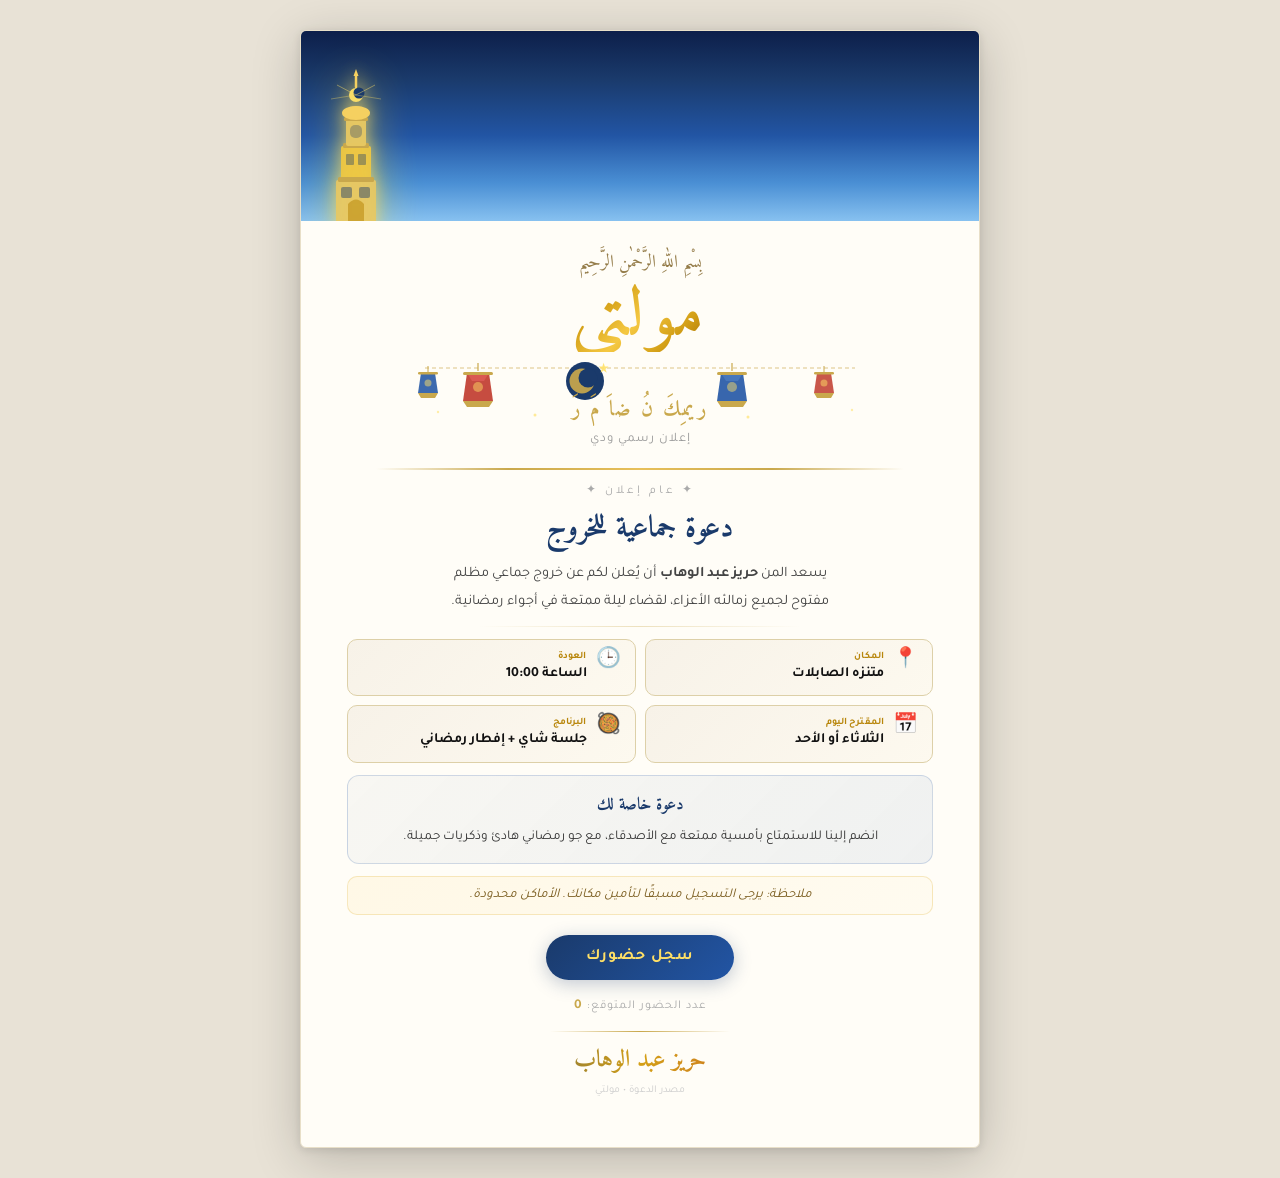
==== index.html @ 764730b1 "rename to index.html" ====
<!DOCTYPE html>
<html lang="ar" dir="rtl">
<head>
  <meta charset="UTF-8" />
  <meta name="viewport" content="width=device-width, initial-scale=1.0" />
  <title>إعلان رحلة – مولتي</title>

  <link rel="preconnect" href="https://fonts.googleapis.com" />
  <link rel="preconnect" href="https://fonts.gstatic.com" crossorigin />
  <link href="https://fonts.googleapis.com/css2?family=Amiri:wght@400;700&family=Tajawal:wght@400;700;900&display=swap" rel="stylesheet" />

  <link rel="stylesheet" href="announcement.css" />
</head>
<body>
  <div class="paper">
    <div class="sky" id="sky">
      <div class="minaret-wrap">
        <svg class="minaret-svg" width="66" height="165" viewBox="0 0 66 165" fill="none" xmlns="http://www.w3.org/2000/svg">
          <rect x="13" y="114" width="40" height="51" rx="2" fill="#e8c862" opacity="0.92" />
          <path d="M25 165 L25 138 Q33 129 41 138 L41 165Z" fill="#b8860b" opacity="0.55" />
          <rect x="18" y="121" width="11" height="11" rx="2" fill="#1a3a6b" opacity="0.45" />
          <rect x="36" y="121" width="11" height="11" rx="2" fill="#1a3a6b" opacity="0.45" />
          <rect x="18" y="80" width="30" height="36" rx="2" fill="#f0c840" opacity="0.92" />
          <rect x="23" y="88" width="8" height="11" rx="1" fill="#1a3a6b" opacity="0.38" />
          <rect x="35" y="88" width="8" height="11" rx="1" fill="#1a3a6b" opacity="0.38" />
          <rect x="15" y="111" width="36" height="5" rx="1.5" fill="#c9a84c" />
          <rect x="20" y="77" width="26" height="5" rx="1.5" fill="#c9a84c" />
          <rect x="23" y="53" width="20" height="27" rx="2" fill="#e8c862" opacity="0.95" />
          <rect x="27" y="59" width="12" height="13" rx="5" fill="#1a3a6b" opacity="0.3" />
          <rect x="21" y="51" width="24" height="4" rx="1.5" fill="#c9a84c" />
          <ellipse cx="33" cy="47" rx="14" ry="7" fill="#f5d060" />
          <path d="M19 47 Q33 33 47 47" fill="#f5d060" />
          <circle cx="33" cy="29" r="7" fill="#ffe066" opacity="0.95" />
          <circle cx="36" cy="27" r="5.5" fill="#1a3a6b" opacity="1" />
          <line x1="33" y1="21" x2="33" y2="9" stroke="#f5d060" stroke-width="2.5" stroke-linecap="round" />
          <polygon points="33,3 30.5,10 35.5,10" fill="#f5d060" />
          <line x1="33" y1="29" x2="14" y2="19" stroke="#ffe066" stroke-width="1" opacity="0.45" />
          <line x1="33" y1="29" x2="52" y2="19" stroke="#ffe066" stroke-width="1" opacity="0.45" />
          <line x1="33" y1="29" x2="8" y2="33" stroke="#ffe066" stroke-width="1" opacity="0.35" />
          <line x1="33" y1="29" x2="58" y2="33" stroke="#ffe066" stroke-width="1" opacity="0.35" />
        </svg>
      </div>
    </div>

    <div class="title-area">
      <div class="bismillah">بِسْمِ اللهِ الرَّحْمٰنِ الرَّحِيم</div>

      <div class="moulti-banner">
        <div class="moulti-text">مولتي</div>
        <div class="ya-leaves" id="yaLeaves">
          <div class="ya-leaf"></div>
          <div class="ya-leaf"></div>
          <div class="ya-leaf"></div>
        </div>
      </div>

      <div class="ramadan-deco">
        <svg width="480" height="70" viewBox="0 0 480 70" fill="none" xmlns="http://www.w3.org/2000/svg">
          <line x1="25" y1="10" x2="455" y2="10" stroke="#c9a84c" stroke-width="1.2" stroke-dasharray="4 3" opacity="0.65" />
          <g transform="translate(28,8)">
            <line x1="0" y1="0" x2="0" y2="6" stroke="#c9a84c" stroke-width="1" />
            <polygon points="-7,7 7,7 10,27 -10,27" fill="#2255a4" opacity="0.88" />
            <polygon points="-10,27 10,27 7,32 -7,32" fill="#c9a84c" />
            <ellipse cx="0" cy="17" rx="3.5" ry="3.5" fill="#ffe066" opacity="0.5" />
            <rect x="-10" y="6" width="20" height="2.5" rx="1.2" fill="#c9a84c" />
          </g>
          <g transform="translate(78,5)">
            <line x1="0" y1="0" x2="0" y2="8" stroke="#c9a84c" stroke-width="1.2" />
            <polygon points="-11,10 11,10 15,38 -15,38" fill="#c0392b" opacity="0.9" />
            <polygon points="-11,10 11,10 6,18 -6,18" fill="#e66" opacity="0.5" />
            <polygon points="-15,38 15,38 11,44 -11,44" fill="#c9a84c" />
            <ellipse cx="0" cy="24" rx="5" ry="5" fill="#ffe066" opacity="0.48" />
            <rect x="-15" y="9" width="30" height="3" rx="1.5" fill="#c9a84c" />
          </g>
          <g transform="translate(185,1)">
            <circle cx="0" cy="22" r="19" fill="#1a3a6b" />
            <circle cx="-3" cy="22" r="12.5" fill="#c9a84c" opacity="0.92" />
            <circle cx="3" cy="19" r="9.5" fill="#1a3a6b" />
            <polygon points="19,7 21,13 27,13 22,17 24,23 19,19.5 14,23 16,17 11,13 17,13" fill="#ffe066" opacity="0.88" transform="scale(0.62) translate(11,-1)" />
          </g>
          <text x="240" y="57" text-anchor="middle" font-family="Amiri, serif" font-size="21" fill="#c9a84c" font-weight="700" letter-spacing="2">ريمِكَ نُ ضاَ مَ رَ</text>
          <g transform="translate(332,5)">
            <line x1="0" y1="0" x2="0" y2="8" stroke="#c9a84c" stroke-width="1.2" />
            <polygon points="-11,10 11,10 15,38 -15,38" fill="#2255a4" opacity="0.9" />
            <polygon points="-11,10 11,10 6,18 -6,18" fill="#5588cc" opacity="0.5" />
            <polygon points="-15,38 15,38 11,44 -11,44" fill="#c9a84c" />
            <ellipse cx="0" cy="24" rx="5" ry="5" fill="#ffe066" opacity="0.48" />
            <rect x="-15" y="9" width="30" height="3" rx="1.5" fill="#c9a84c" />
          </g>
          <g transform="translate(424,8)">
            <line x1="0" y1="0" x2="0" y2="6" stroke="#c9a84c" stroke-width="1" />
            <polygon points="-7,7 7,7 10,27 -10,27" fill="#c0392b" opacity="0.85" />
            <polygon points="-10,27 10,27 7,32 -7,32" fill="#c9a84c" />
            <ellipse cx="0" cy="17" rx="3.5" ry="3.5" fill="#ffe066" opacity="0.5" />
            <rect x="-10" y="6" width="20" height="2.5" rx="1.2" fill="#c9a84c" />
          </g>
          <circle cx="135" cy="57" r="1.5" fill="#ffe066" opacity="0.65" />
          <circle cx="348" cy="59" r="1.5" fill="#ffe066" opacity="0.65" />
          <circle cx="452" cy="52" r="1.2" fill="#ffe066" opacity="0.55" />
          <circle cx="38" cy="54" r="1.2" fill="#ffe066" opacity="0.55" />
        </svg>
      </div>

      <div class="subtitle">إعلان رسمي ودي</div>
    </div>

    <div class="divider"></div>

    <div class="content">
      <div class="announce-label">✦ عام إعلان ✦</div>
      <div class="main-title">دعوة جماعية للخروج</div>
      <p class="intro-text">
        يسعد المن <strong>حريز عبد الوهاب</strong> أن يُعلن لكم عن خروج جماعي مظلم <br />
        مفتوح لجميع زمالئه الأعزاء، لقضاء ليلة ممتعة في أجواء رمضانية.
      </p>

      <div class="divider-thin"></div>

      <div class="info-grid">
        <div class="info-card">
          <div class="card-icon">📍</div>
          <div>
            <span class="card-label">المكان</span>
            <div class="card-value">متنزه الصابلات</div>
          </div>
        </div>
        <div class="info-card">
          <div class="card-icon">🕒</div>
          <div>
            <span class="card-label">العودة</span>
            <div class="card-value">الساعة 10:00</div>
          </div>
        </div>
        <div class="info-card">
          <div class="card-icon">📅</div>
          <div>
            <span class="card-label">المقترح اليوم</span>
            <div class="card-value">الثلاثاء أو الأحد</div>
          </div>
        </div>
        <div class="info-card">
          <div class="card-icon">🥘</div>
          <div>
            <span class="card-label">البرنامج</span>
            <div class="card-value">جلسة شاي + إفطار رمضاني</div>
          </div>
        </div>
      </div>

      <div class="invited-box">
        <div class="invited-title">دعوة خاصة لك</div>
        <div class="invited-text">انضم إلينا للاستمتاع بأمسية ممتعة مع الأصدقاء، مع جو رمضاني هادئ وذكريات جميلة.</div>
      </div>

      <div class="ramadan-note">ملاحظة: يرجى التسجيل مسبقًا لتأمين مكانك. الأماكن محدودة.</div>

      <div class="register-wrap">
        <button class="register-btn" type="button" id="openModalBtn">سجل حضورك</button>
      </div>

      <div class="registered-section" id="registeredSection">
        <div class="registered-title">قائمة المسجلين</div>
        <div class="registered-grid" id="registeredGrid"></div>
      </div>

      <div class="footer-note">
        <div class="attendance-line">عدد الحضور المتوقع: <span class="attendance-bold" id="attendanceCount">0</span></div>
        <div class="signature-area">
          <div class="sig-line"></div>
          <div class="sig-text">حريز عبد الوهاب</div>
          <div class="source-line">مصدر الدعوة • مولتي</div>
        </div>
      </div>
    </div>
  </div>

  <div class="modal-overlay" id="modalOverlay">
    <div class="modal-box" role="dialog" aria-modal="true" aria-labelledby="modalTitle">
      <div class="modal-header">
        <h2 id="modalTitle">سجل حضورك</h2>
        <p>سنكون سعداء بحضورك معنا</p>
        <button class="modal-close" id="modalCloseBtn" aria-label="إغلاق">×</button>
      </div>
      <div class="modal-body">
        <div class="form-group">
          <label class="form-label" for="nameInput">الاسم</label>
          <input class="form-input" id="nameInput" type="text" placeholder="اكتب اسمك" />
        </div>

        <div class="form-group">
          <label class="form-label">اليوم المفضل</label>
          <div class="day-selector">
            <div class="day-option">
              <input type="radio" id="dayTuesday" name="day" value="الثلاثاء" />
              <label for="dayTuesday">الثلاثاء</label>
            </div>
            <div class="day-option">
              <input type="radio" id="daySunday" name="day" value="الأحد" />
              <label for="daySunday">الأحد</label>
            </div>
          </div>
        </div>

        <div class="form-group">
          <label class="form-label">هل ستشارك؟</label>
          <div class="attend-selector">
            <div class="attend-option yes">
              <input type="radio" id="attendYes" name="attend" value="yes" />
              <label for="attendYes"><span class="att-icon">✅</span> نعم</label>
            </div>
            <div class="attend-option no">
              <input type="radio" id="attendNo" name="attend" value="no" />
              <label for="attendNo"><span class="att-icon">❌</span> لا</label>
            </div>
          </div>
        </div>

        <button class="submit-btn" id="submitBtn" type="button">إرسال</button>

        <div class="success-msg" id="successMsg">
          <div class="check-icon">✔️</div>
          <h3>تم التسجيل!</h3>
          <p>شكرًا لك، تم إضافة اسمك إلى قائمة الحضور.</p>
        </div>
      </div>
    </div>
  </div>

  <script>
    const modalOverlay = document.getElementById('modalOverlay');
    const openModalBtn = document.getElementById('openModalBtn');
    const closeModalBtn = document.getElementById('modalCloseBtn');
    const submitBtn = document.getElementById('submitBtn');
    const successMsg = document.getElementById('successMsg');
    const registeredSection = document.getElementById('registeredSection');
    const registeredGrid = document.getElementById('registeredGrid');
    const attendanceCount = document.getElementById('attendanceCount');

    openModalBtn.addEventListener('click', () => {
      successMsg.style.display = 'none';
      modalOverlay.classList.add('open');
      document.getElementById('nameInput').focus();
    });

    closeModalBtn.addEventListener('click', () => {
      modalOverlay.classList.remove('open');
    });

    modalOverlay.addEventListener('click', (event) => {
      if (event.target === modalOverlay) {
        modalOverlay.classList.remove('open');
      }
    });

    submitBtn.addEventListener('click', () => {
      const nameInput = document.getElementById('nameInput');
      const name = nameInput.value.trim();
      const day = document.querySelector('input[name="day"]:checked');
      const attend = document.querySelector('input[name="attend"]:checked');

      if (!name || !day || !attend) {
        alert('يرجى ملء جميع الحقول');
        return;
      }

      const entry = document.createElement('div');
      entry.className = 'reg-entry';

      const num = document.createElement('div');
      num.className = 'reg-num';
      num.textContent = registeredGrid.children.length + 1;

      const nameEl = document.createElement('div');
      nameEl.className = 'reg-name';
      nameEl.textContent = name;

      const dayEl = document.createElement('div');
      dayEl.className = 'reg-day';
      dayEl.textContent = day.value;

      entry.appendChild(num);
      entry.appendChild(nameEl);
      entry.appendChild(dayEl);

      registeredGrid.appendChild(entry);
      registeredSection.classList.add('has-entries');
      attendanceCount.textContent = registeredGrid.children.length;

      successMsg.style.display = 'block';
      nameInput.value = '';
      document.querySelectorAll('input[name="day"]').forEach((el) => (el.checked = false));
      document.querySelectorAll('input[name="attend"]').forEach((el) => (el.checked = false));
    });
  </script>
</body>
</html>
---- announcement.css ----
﻿/* Global */
* {
  margin: 0;
  padding: 0;
  box-sizing: border-box;
}

body {
  background: #e8e2d6;
  display: flex;
  justify-content: center;
  align-items: flex-start;
  min-height: 100vh;
  font-family: 'Tajawal', sans-serif;
  padding: 30px 10px;
}

.paper {
  width: 680px;
  background: #fffdf7;
  border-radius: 6px;
  box-shadow: 0 10px 50px rgba(0, 0, 0, 0.2), 0 2px 8px rgba(0, 0, 0, 0.1);
  position: relative;
  overflow: hidden;
  padding-bottom: 50px;
  border: 1px solid #e8dfc8;
}

.sky {
  width: 100%;
  height: 190px;
  background: linear-gradient(180deg, #0d1f4a 0%, #1a3a6b 25%, #2255a4 55%, #4a8fd4 80%, #87c1f0 100%);
  position: relative;
  overflow: hidden;
}

.star-dot {
  position: absolute;
  background: white;
  border-radius: 50%;
}

.sky-leaf {
  position: absolute;
  border-radius: 50% 0 50% 0;
  opacity: 0.88;
}

.minaret-wrap {
  position: absolute;
  left: 22px;
  bottom: -18px;
  z-index: 10;
}

.minaret-svg {
  filter: drop-shadow(0 0 8px #ffe066bb) drop-shadow(0 0 20px #ffd70077);
}

.title-area {
  text-align: center;
  padding: 26px 40px 8px;
}

.bismillah {
  font-family: 'Amiri', serif;
  font-size: 18px;
  color: #7a5c1e;
  margin-bottom: 6px;
  opacity: 0.8;
}

.moulti-banner {
  display: inline-block;
  position: relative;
  margin-bottom: 2px;
}

.moulti-text {
  font-family: 'Amiri', serif;
  font-size: 68px;
  font-weight: 700;
  background: linear-gradient(135deg, #a06800, #d4a017, #f5c842, #d4a017, #a06800);
  -webkit-background-clip: text;
  -webkit-text-fill-color: transparent;
  background-clip: text;
  line-height: 1;
  letter-spacing: 5px;
}

.ya-leaves {
  position: absolute;
  bottom: 2px;
  left: 50%;
  transform: translateX(-50%);
  display: flex;
  gap: 3px;
}

.ya-leaf {
  width: 9px;
  height: 12px;
  border-radius: 50% 0 50% 0;
}

.ramadan-deco {
  display: flex;
  justify-content: center;
  margin: 4px 0 2px;
}

.subtitle {
  font-size: 13px;
  color: #999;
  letter-spacing: 1px;
  margin-top: 4px;
}

.divider {
  width: 78%;
  margin: 12px auto;
  height: 2px;
  background: linear-gradient(90deg, transparent, #c9a84c, #e8c05a, #c9a84c, transparent);
  border-radius: 2px;
}

.divider-thin {
  width: 55%;
  margin: 8px auto;
  height: 1px;
  background: linear-gradient(90deg, transparent, #c9a84c55, transparent);
}

.content {
  padding: 0 46px;
}

.announce-label {
  text-align: center;
  font-size: 12px;
  color: #aaa;
  letter-spacing: 3px;
  margin-bottom: 4px;
}

.main-title {
  text-align: center;
  font-family: 'Amiri', serif;
  font-size: 30px;
  color: #1a3a6b;
  font-weight: 700;
  margin-bottom: 6px;
}

.intro-text {
  text-align: center;
  font-size: 14.5px;
  color: #444;
  line-height: 1.9;
  margin-bottom: 10px;
}

.info-grid {
  display: grid;
  grid-template-columns: 1fr 1fr;
  gap: 9px;
  margin: 12px 0;
}

.info-card {
  background: linear-gradient(135deg, #f7f2e8, #fdf9ef);
  border: 1px solid #ddd0a8;
  border-radius: 10px;
  padding: 11px 14px;
  display: flex;
  align-items: flex-start;
  gap: 9px;
}

.info-card.full {
  grid-column: 1 / -1;
}

.card-icon {
  font-size: 20px;
  line-height: 1;
  flex-shrink: 0;
}

.card-label {
  font-size: 10px;
  color: #b8860b;
  font-weight: 700;
  letter-spacing: 0.1px;
  display: block;
  margin-bottom: 1px;
}

.card-value {
  font-size: 14px;
  color: #111;
  font-weight: 600;
  line-height: 1.45;
}

.invited-box {
  background: linear-gradient(135deg, #1a3a6b08, #2255a412);
  border: 1.5px solid #2255a430;
  border-radius: 12px;
  padding: 14px 18px;
  margin: 12px 0;
  text-align: center;
}

.invited-title {
  font-family: 'Amiri', serif;
  font-size: 17px;
  color: #1a3a6b;
  font-weight: 700;
  margin-bottom: 5px;
}

.invited-text {
  font-size: 13.5px;
  color: #333;
  line-height: 1.8;
}

.note {
  font-size: 12.5px;
  color: #777;
  text-align: center;
  margin-top: 6px;
  font-style: italic;
}

.ramadan-note {
  background: linear-gradient(135deg, #fff8e6, #fffbf0);
  border: 1.5px solid #e8c05a55;
  border-radius: 10px;
  padding: 10px 18px;
  margin: 10px 0 0;
  text-align: center;
  font-size: 13.5px;
  color: #7a5c1e;
  font-style: italic;
}

.register-wrap {
  text-align: center;
  margin: 20px 0 8px;
}

.register-btn {
  background: linear-gradient(135deg, #1a3a6b, #2255a4);
  color: #ffe066;
  border: none;
  border-radius: 30px;
  padding: 13px 40px;
  font-family: 'Tajawal', sans-serif;
  font-size: 16px;
  font-weight: 700;
  cursor: pointer;
  letter-spacing: 1px;
  box-shadow: 0 4px 18px #1a3a6b44;
  transition: transform 0.15s, box-shadow 0.15s;
  display: inline-flex;
  align-items: center;
  gap: 8px;
}

.register-btn:hover {
  transform: translateY(-2px);
  box-shadow: 0 8px 28px #1a3a6b55;
}

.footer-note {
  text-align: center;
  margin-top: 18px;
  padding: 0 40px;
}

.attendance-line {
  font-size: 12px;
  color: #aaa;
  letter-spacing: 1px;
  margin-bottom: 3px;
}

.attendance-bold {
  font-size: 13.5px;
  color: #c9a84c;
  font-weight: 700;
  letter-spacing: 1px;
}

.signature-area {
  margin-top: 16px;
  text-align: center;
}

.sig-line {
  width: 180px;
  height: 1px;
  background: linear-gradient(90deg, transparent, #c9a84c, transparent);
  margin: 0 auto 7px;
}

.sig-text {
  font-family: 'Amiri', serif;
  font-size: 24px;
  background: linear-gradient(90deg, #1a3a6b, #d4a017, #c0392b, #1a3a6b, #d4a017);
  background-size: 200%;
  -webkit-background-clip: text;
  -webkit-text-fill-color: transparent;
  background-clip: text;
  animation: shimmer 3s linear infinite;
  font-weight: 700;
}

@keyframes shimmer {
  0% {
    background-position: 0%;
  }
  100% {
    background-position: 200%;
  }
}

.source-line {
  font-size: 10.5px;
  color: #ccc;
  margin-top: 3px;
  letter-spacing: 0.1px;
}

.ornament {
  position: absolute;
  font-size: 26px;
  color: #c9a84c;
  opacity: 0.3;
  line-height: 1;
  pointer-events: none;
}

.ornament.tl {
  top: 197px;
  right: 12px;
}

.ornament.tr {
  top: 197px;
  left: 12px;
  transform: scaleX(-1);
}

.ornament.bl {
  bottom: 44px;
  right: 12px;
  transform: scaleY(-1);
}

.ornament.br {
  bottom: 44px;
  left: 12px;
  transform: scale(-1, -1);
}

.registered-section {
  margin: 14px 0 0;
  display: none;
}

.registered-section.has-entries {
  display: block;
}

.registered-title {
  text-align: center;
  font-family: 'Amiri', serif;
  font-size: 17px;
  color: #1a3a6b;
  font-weight: 700;
  margin-bottom: 10px;
}

.registered-grid {
  display: grid;
  grid-template-columns: repeat(2, 1fr);
  gap: 6px;
}

.reg-entry {
  background: linear-gradient(135deg, #f0f5ff, #e8efff);
  border: 1px solid #c0d0f0;
  border-radius: 8px;
  padding: 7px 12px;
  display: flex;
  align-items: center;
  gap: 8px;
  font-size: 13px;
}

.reg-num {
  width: 22px;
  height: 22px;
  background: #1a3a6b;
  color: #ffe066;
  border-radius: 50%;
  display: flex;
  align-items: center;
  justify-content: center;
  font-size: 11px;
  font-weight: 700;
  flex-shrink: 0;
}

.reg-name {
  color: #111;
  font-weight: 600;
  flex: 1;
}

.reg-day {
  font-size: 11px;
  color: #2255a4;
  font-weight: 700;
  background: #dce8ff;
  border-radius: 10px;
  padding: 1px 7px;
}

.modal-overlay {
  display: none;
  position: fixed;
  inset: 0;
  background: rgba(10, 20, 50, 0.72);
  z-index: 1000;
  justify-content: center;
  align-items: center;
  backdrop-filter: blur(4px);
}

.modal-overlay.open {
  display: flex;
}

.modal-box {
  background: #fffdf7;
  border-radius: 18px;
  width: 420px;
  max-width: 95vw;
  box-shadow: 0 24px 70px rgba(0, 0, 0, 0.38);
  overflow: hidden;
  animation: popIn 0.3s cubic-bezier(0.175, 0.885, 0.32, 1.275);
  position: relative;
}

@keyframes popIn {
  from {
    transform: scale(0.65) translateY(40px);
    opacity: 0;
  }
  to {
    transform: scale(1) translateY(0);
    opacity: 1;
  }
}

.modal-header {
  background: linear-gradient(135deg, #0d1f4a, #2255a4);
  padding: 22px 24px 16px;
  text-align: center;
  position: relative;
}

.modal-header h2 {
  font-family: 'Amiri', serif;
  color: #ffe066;
  font-size: 27px;
  font-weight: 700;
  margin-bottom: 3px;
}

.modal-header p {
  color: #a0c0ff;
  font-size: 13px;
}

.modal-close {
  position: absolute;
  top: 10px;
  left: 14px;
  background: none;
  border: none;
  color: #ffffff99;
  font-size: 22px;
  cursor: pointer;
  line-height: 1;
  padding: 4px;
  transition: color 0.15s;
}

.modal-close:hover {
  color: #fff;
}

.modal-body {
  padding: 24px 28px;
}

.form-group {
  margin-bottom: 18px;
}

.form-label {
  display: block;
  font-size: 13px;
  font-weight: 700;
  color: #555;
  margin-bottom: 7px;
  letter-spacing: 0.5px;
}

.form-input {
  width: 100%;
  padding: 11px 15px;
  border: 1.5px solid #ddd0a8;
  border-radius: 10px;
  font-family: 'Tajawal', sans-serif;
  font-size: 15px;
  background: #fdf9ef;
  color: #111;
  outline: none;
  transition: border-color 0.2s, box-shadow 0.2s;
  text-align: right;
}

.form-input:focus {
  border-color: #2255a4;
  box-shadow: 0 0 0 3px #2255a422;
}

.day-selector {
  display: flex;
  gap: 8px;
  flex-wrap: wrap;
}

.day-option input {
  display: none;
}

.day-option label {
  display: block;
  padding: 9px 20px;
  border: 1.5px solid #ddd0a8;
  border-radius: 24px;
  font-size: 14px;
  font-weight: 600;
  color: #666;
  cursor: pointer;
  background: #fdf9ef;
  transition: all 0.18s;
  user-select: none;
}

.day-option input:checked + label {
  background: linear-gradient(135deg, #1a3a6b, #2255a4);
  color: #ffe066;
  border-color: #2255a4;
  box-shadow: 0 3px 12px #2255a433;
}

.day-option label:hover {
  border-color: #2255a4;
  color: #1a3a6b;
}

/* Attendance icons */
.attend-selector {
  display: flex;
  gap: 14px;
  justify-content: center;
}

.attend-option input {
  display: none;
}

.attend-option label {
  display: flex;
  flex-direction: column;
  align-items: center;
  gap: 5px;
  padding: 14px 26px;
  border: 2px solid #ddd0a8;
  border-radius: 14px;
  font-size: 13px;
  font-weight: 700;
  color: #888;
  cursor: pointer;
  background: #fdf9ef;
  transition: all 0.2s;
  user-select: none;
  min-width: 100px;
}

.attend-option label .att-icon {
  font-size: 30px;
  line-height: 1;
}

.attend-option.yes input:checked + label {
  background: linear-gradient(135deg, #e8fff0, #d0f5e0);
  border-color: #2ecc71;
  color: #1a7a3a;
  box-shadow: 0 3px 14px #2ecc7133;
}

.attend-option.no input:checked + label {
  background: linear-gradient(135deg, #fff0f0, #fde0e0);
  border-color: #e63946;
  color: #a01020;
  box-shadow: 0 3px 14px #e6394633;
}

.attend-option label:hover {
  transform: translateY(-2px);
}

.submit-btn {
  width: 100%;
  padding: 13px;
  background: linear-gradient(135deg, #c9a84c, #e8c05a);
  border: none;
  border-radius: 12px;
  font-family: 'Tajawal', sans-serif;
  font-size: 16px;
  font-weight: 700;
  color: #1a1a1a;
  cursor: pointer;
  transition: transform 0.15s, box-shadow 0.15s;
  box-shadow: 0 4px 15px #c9a84c44;
  margin-top: 6px;
}

.submit-btn:hover {
  transform: translateY(-2px);
  box-shadow: 0 7px 22px #c9a84c55;
}

.success-msg {
  display: none;
  text-align: center;
  padding: 30px 22px 36px;
}

.success-msg .check-icon {
  font-size: 54px;
  margin-bottom: 12px;
}

.success-msg h3 {
  font-family: 'Amiri', serif;
  font-size: 25px;
  color: #1a3a6b;
  margin-bottom: 8px;
}

.success-msg p {
  font-size: 14px;
  color: #555;
  line-height: 1.7;
}
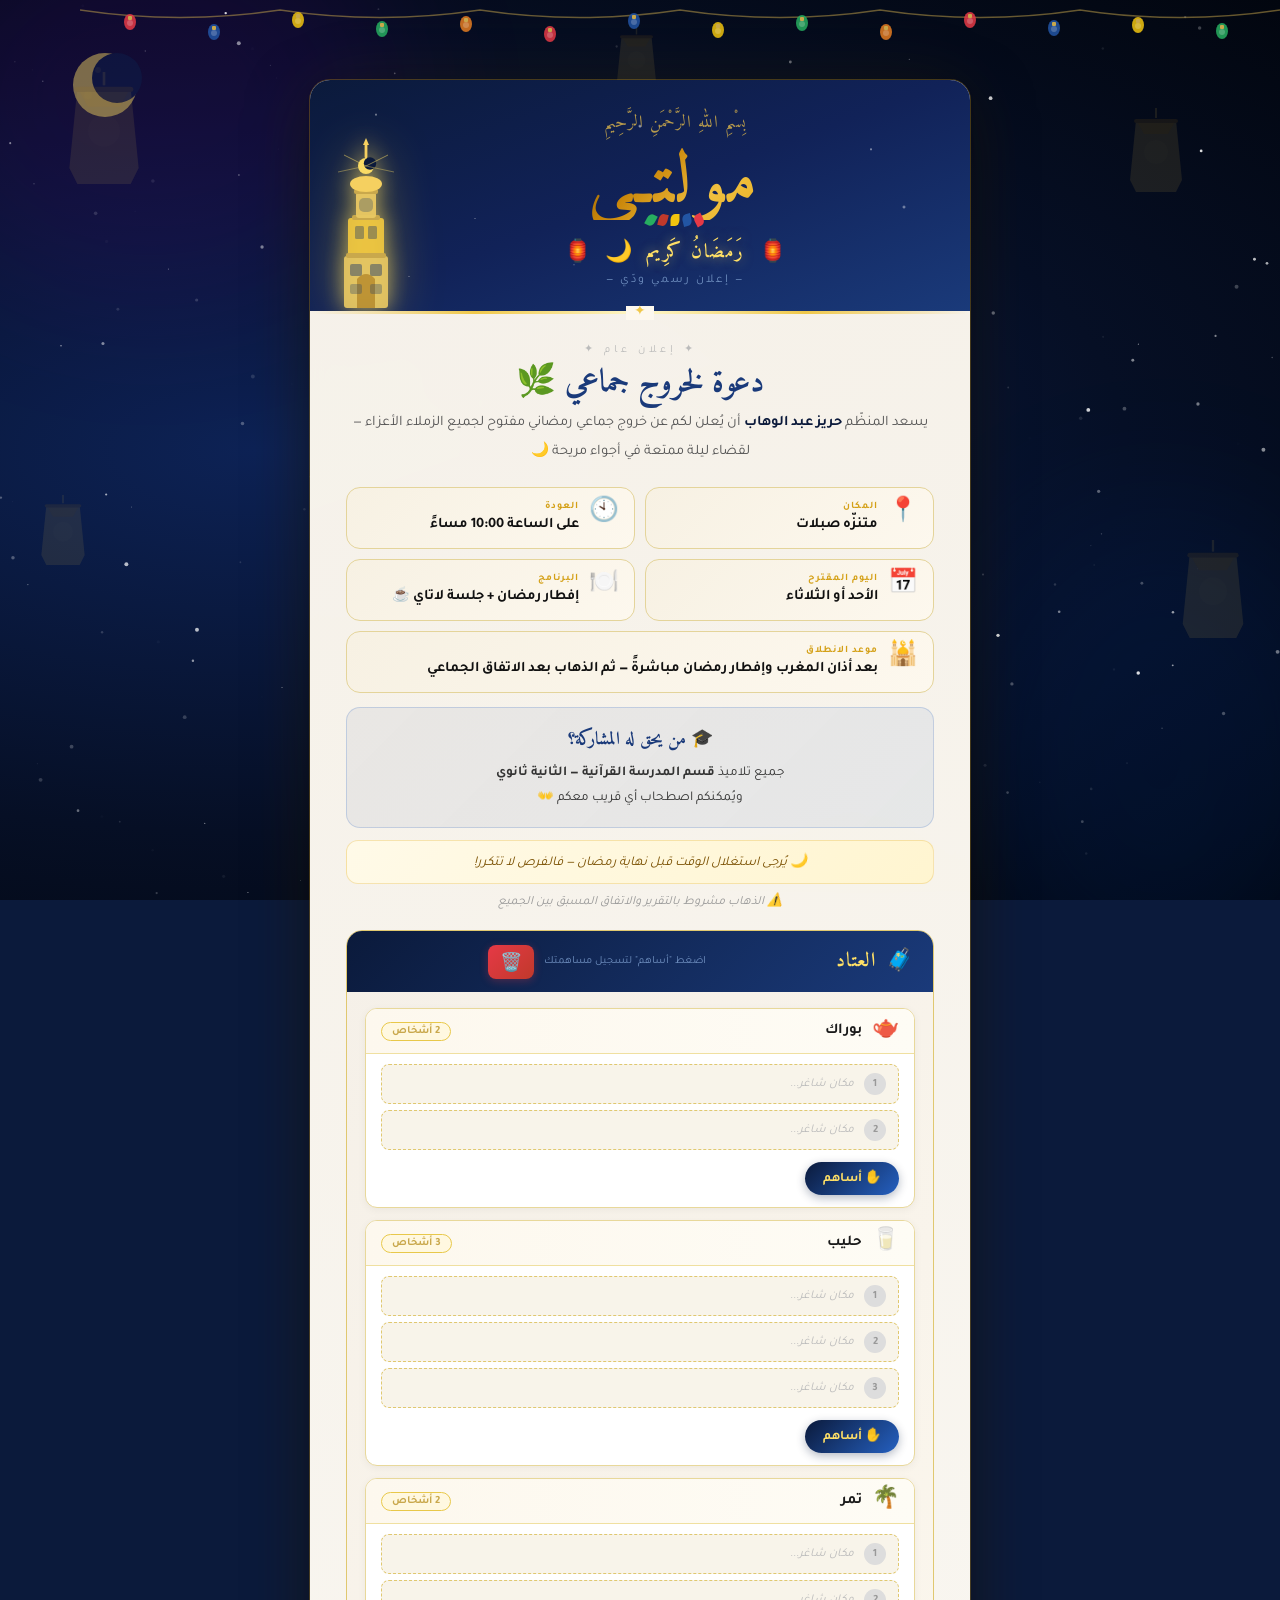
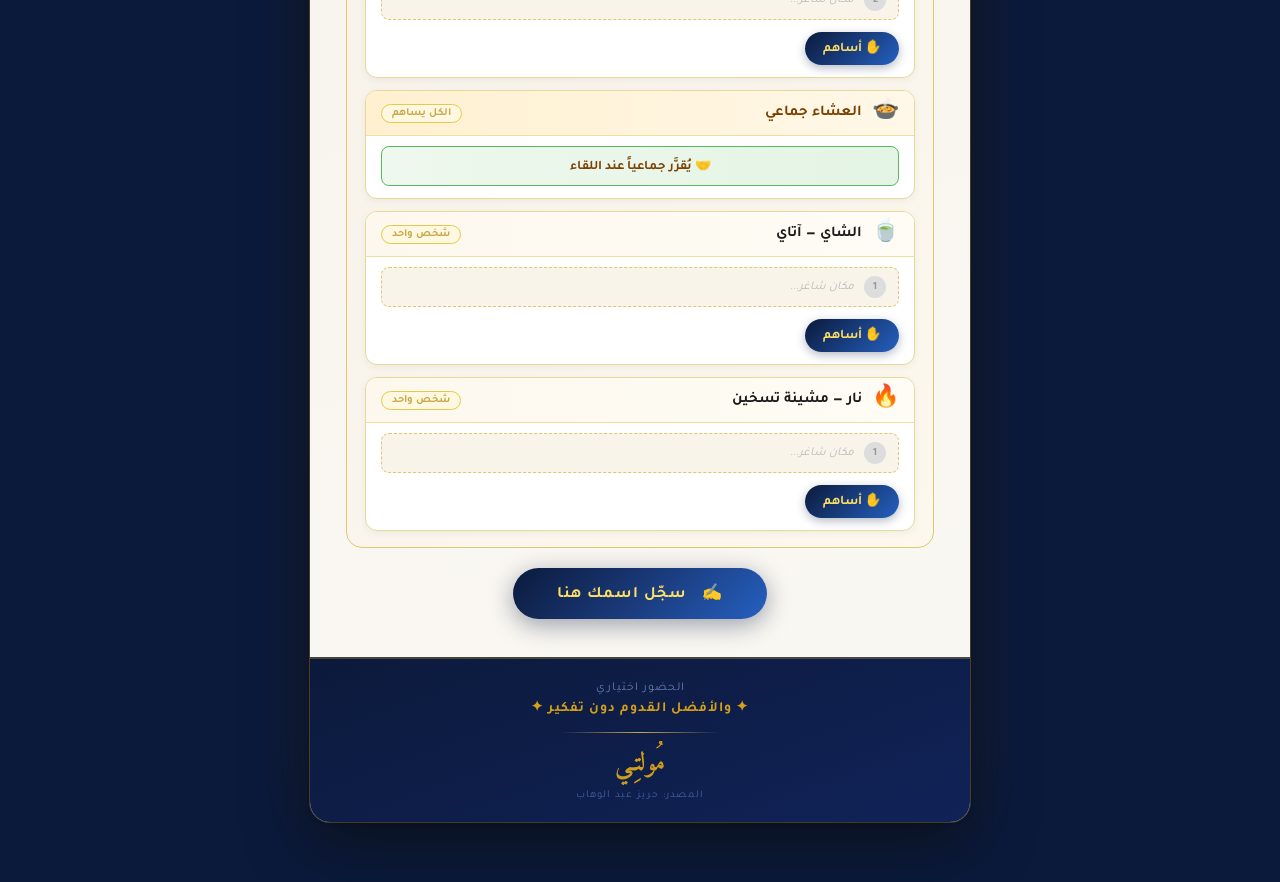
==== commit b565d039: "improve" ====
--- a/index.html
+++ b/index.html
@@ -1,296 +1,1052 @@
 <!DOCTYPE html>
 <html lang="ar" dir="rtl">
 <head>
-  <meta charset="UTF-8" />
-  <meta name="viewport" content="width=device-width, initial-scale=1.0" />
-  <title>إعلان رحلة – مولتي</title>
-
-  <link rel="preconnect" href="https://fonts.googleapis.com" />
-  <link rel="preconnect" href="https://fonts.gstatic.com" crossorigin />
-  <link href="https://fonts.googleapis.com/css2?family=Amiri:wght@400;700&family=Tajawal:wght@400;700;900&display=swap" rel="stylesheet" />
-
-  <link rel="stylesheet" href="announcement.css" />
+<meta charset="UTF-8">
+<meta name="viewport" content="width=device-width, initial-scale=1.0">
+<title>مولتي — إعلان رمضان</title>
+<link href="https://fonts.googleapis.com/css2?family=Amiri+Quran&family=Amiri:wght@400;700&family=Tajawal:wght@300;400;500;700;900&display=swap" rel="stylesheet">
+<style>
+:root {
+  --gold:    #d4a017;
+  --gold2:   #f0c84a;
+  --navy:    #0b1a3b;
+  --blue:    #1a3a7a;
+  --blue2:   #2560c0;
+  --cream:   #fdf8ee;
+  --red:     #c0392b;
+  --green:   #1a7a3a;
+}
+
+* { margin:0; padding:0; box-sizing:border-box; }
+
+/* ══════════════════════════════════════
+   FIXED COSMIC BACKGROUND
+══════════════════════════════════════ */
+body {
+  min-height: 100vh;
+  font-family: 'Tajawal', sans-serif;
+  background: var(--navy);
+  overflow-x: hidden;
+  position: relative;
+}
+
+/* Deep space layer */
+#cosmos {
+  position: fixed;
+  inset: 0;
+  z-index: 0;
+  background: radial-gradient(ellipse at 20% 50%, #0d2255 0%, #060f25 60%, #02060f 100%);
+  overflow: hidden;
+}
+
+/* Nebula blobs */
+.nebula {
+  position: absolute;
+  border-radius: 50%;
+  filter: blur(70px);
+  opacity: 0.18;
+  animation: nebulaDrift 20s ease-in-out infinite alternate;
+}
+.nebula-1 { width:500px; height:400px; background:#4a0080; top:-100px; left:-100px; animation-duration:22s; }
+.nebula-2 { width:400px; height:500px; background:#003080; bottom:-100px; right:-80px; animation-duration:28s; animation-delay:-8s; }
+.nebula-3 { width:300px; height:300px; background:#800030; top:40%; left:40%; animation-duration:18s; animation-delay:-5s; }
+
+@keyframes nebulaDrift {
+  from { transform: translate(0,0) scale(1); }
+  to   { transform: translate(30px, 20px) scale(1.08); }
+}
+
+/* Stars canvas handled by JS */
+#starsCanvas { position:fixed; inset:0; z-index:1; pointer-events:none; }
+
+/* Ramadan lanterns fixed background */
+.bg-lanterns {
+  position: fixed;
+  inset: 0;
+  z-index: 2;
+  pointer-events: none;
+  overflow: hidden;
+}
+.bg-lantern {
+  position: absolute;
+  opacity: 0.12;
+  animation: bgLanternSway 6s ease-in-out infinite alternate;
+}
+@keyframes bgLanternSway {
+  from { transform: rotate(-5deg) translateY(0); }
+  to   { transform: rotate(5deg) translateY(8px); }
+}
+
+/* Moon fixed top right */
+.bg-moon {
+  position: fixed;
+  top: 40px;
+  left: 60px;
+  z-index: 2;
+  pointer-events: none;
+  opacity: 0.5;
+  animation: moonGlow 4s ease-in-out infinite alternate;
+}
+@keyframes moonGlow {
+  from { filter: drop-shadow(0 0 12px #ffe06688); }
+  to   { filter: drop-shadow(0 0 28px #ffe066cc); }
+}
+
+/* String of lights top */
+.lights-string {
+  position: fixed;
+  top: 0;
+  left: 0; right: 0;
+  z-index: 3;
+  pointer-events: none;
+  height: 60px;
+}
+
+/* ══════════════════════════════════════
+   SCROLLABLE PAGE CONTENT
+══════════════════════════════════════ */
+.page {
+  position: relative;
+  z-index: 10;
+  min-height: 100vh;
+  display: flex;
+  flex-direction: column;
+  align-items: center;
+  padding: 80px 16px 60px;
+}
+
+/* ── CARD ── */
+.card {
+  width: 100%;
+  max-width: 660px;
+  background: linear-gradient(160deg, rgba(253,248,238,0.97) 0%, rgba(255,253,247,0.98) 100%);
+  border-radius: 20px;
+  box-shadow:
+    0 0 0 1px rgba(212,160,23,0.3),
+    0 2px 4px rgba(0,0,0,0.1),
+    0 20px 60px rgba(0,0,0,0.5),
+    0 0 80px rgba(212,160,23,0.08);
+  overflow: hidden;
+  backdrop-filter: blur(8px);
+}
+
+/* ── CARD HEADER ── */
+.card-header {
+  background: linear-gradient(160deg, #0b1a3b 0%, #112258 50%, #1a3a7a 100%);
+  padding: 0;
+  position: relative;
+  overflow: hidden;
+  min-height: 220px;
+}
+
+.header-stars-bg {
+  position: absolute; inset: 0;
+  background-image:
+    radial-gradient(1.5px 1.5px at 10% 15%, #fff9 0%, transparent 100%),
+    radial-gradient(1px 1px at 25% 60%, #fff7 0%, transparent 100%),
+    radial-gradient(2px 2px at 50% 20%, #fffb 0%, transparent 100%),
+    radial-gradient(1px 1px at 70% 70%, #fff8 0%, transparent 100%),
+    radial-gradient(1.5px 1.5px at 85% 30%, #fffa 0%, transparent 100%),
+    radial-gradient(1px 1px at 40% 80%, #fff6 0%, transparent 100%),
+    radial-gradient(2px 2px at 90% 55%, #fff9 0%, transparent 100%),
+    radial-gradient(1px 1px at 15% 85%, #fff7 0%, transparent 100%);
+}
+
+/* Animated leaf-stars in header */
+.header-leaf {
+  position: absolute;
+  border-radius: 50% 0 50% 0;
+  opacity: 0;
+  animation: leafFloat 8s ease-in-out infinite;
+}
+@keyframes leafFloat {
+  0%   { opacity:0; transform: translateY(0) rotate(0deg); }
+  15%  { opacity: 0.8; }
+  85%  { opacity: 0.6; }
+  100% { opacity:0; transform: translateY(-60px) rotate(180deg); }
+}
+
+/* Minaret */
+.minaret-wrap {
+  position: absolute;
+  left: 20px;
+  bottom: -5px;
+  z-index: 5;
+}
+.minaret-svg {
+  filter: drop-shadow(0 0 10px #ffe066aa) drop-shadow(0 0 25px #ffd70055);
+  animation: minaretPulse 3s ease-in-out infinite alternate;
+}
+@keyframes minaretPulse {
+  from { filter: drop-shadow(0 0 8px #ffe066aa) drop-shadow(0 0 20px #ffd70044); }
+  to   { filter: drop-shadow(0 0 16px #ffe066dd) drop-shadow(0 0 36px #ffd70088); }
+}
+
+/* Header content */
+.header-content {
+  position: relative;
+  z-index: 4;
+  text-align: center;
+  padding: 28px 40px 24px 110px;
+}
+
+.bismillah {
+  font-family: 'Amiri', serif;
+  font-size: 17px;
+  color: #c9a84c;
+  opacity: 0.9;
+  margin-bottom: 10px;
+  letter-spacing: 1px;
+}
+
+.moulti-wrap { position: relative; display: inline-block; margin-bottom: 4px; }
+
+.moulti-text {
+  font-family: 'Amiri', serif;
+  font-size: 72px;
+  font-weight: 700;
+  background: linear-gradient(135deg, #8a5c00, #c9860a, #f0c040, #e8b020, #c9860a, #8a5c00);
+  background-size: 200%;
+  -webkit-background-clip: text;
+  -webkit-text-fill-color: transparent;
+  background-clip: text;
+  animation: goldShimmer 4s linear infinite;
+  line-height: 1;
+  letter-spacing: 6px;
+}
+@keyframes goldShimmer {
+  0%   { background-position: 0% }
+  100% { background-position: 200% }
+}
+
+.ya-leaves {
+  position: absolute;
+  bottom: -6px;
+  left: 50%;
+  transform: translateX(-50%);
+  display: flex;
+  gap: 3px;
+}
+.ya-leaf { width: 9px; height: 12px; border-radius: 50% 0 50% 0; }
+
+/* Ramadan deco strip */
+.ramadan-strip {
+  display: flex;
+  justify-content: center;
+  align-items: center;
+  gap: 14px;
+  margin: 12px 0 4px;
+}
+.ramadan-text-badge {
+  font-family: 'Amiri', serif;
+  font-size: 19px;
+  color: #ffe066;
+  font-weight: 700;
+  letter-spacing: 2px;
+  text-shadow: 0 0 12px #ffe06688;
+}
+.strip-lantern { font-size: 22px; animation: lanternBob 2.5s ease-in-out infinite alternate; }
+.strip-lantern:nth-child(3) { animation-delay: 0.5s; }
+.strip-lantern:nth-child(5) { animation-delay: 1s; }
+@keyframes lanternBob {
+  from { transform: translateY(0) rotate(-4deg); }
+  to   { transform: translateY(4px) rotate(4deg); }
+}
+
+.header-subtitle {
+  font-size: 12px;
+  color: #7090c0;
+  letter-spacing: 2px;
+  margin-top: 4px;
+}
+
+/* Gold divider */
+.gold-divider {
+  height: 3px;
+  background: linear-gradient(90deg, transparent, var(--gold2), #fff8cc, var(--gold2), transparent);
+  margin: 0;
+  position: relative;
+}
+.gold-divider::after {
+  content: '✦';
+  position: absolute;
+  left: 50%;
+  top: 50%;
+  transform: translate(-50%, -50%);
+  color: var(--gold2);
+  font-size: 14px;
+  background: var(--cream);
+  padding: 0 8px;
+  line-height: 1;
+}
+
+/* ── CARD BODY ── */
+.card-body { padding: 28px 36px 32px; }
+
+.section-badge {
+  text-align: center;
+  font-size: 11px;
+  color: #bbb;
+  letter-spacing: 4px;
+  text-transform: uppercase;
+  margin-bottom: 6px;
+}
+
+.main-title {
+  text-align: center;
+  font-family: 'Amiri', serif;
+  font-size: 32px;
+  color: var(--blue);
+  font-weight: 700;
+  margin-bottom: 4px;
+  line-height: 1.3;
+}
+
+.intro-p {
+  text-align: center;
+  font-size: 14.5px;
+  color: #555;
+  line-height: 2;
+  margin-bottom: 20px;
+}
+.intro-p strong { color: var(--navy); }
+
+/* Info grid */
+.info-grid {
+  display: grid;
+  grid-template-columns: 1fr 1fr;
+  gap: 10px;
+  margin-bottom: 14px;
+}
+
+.info-tile {
+  background: linear-gradient(135deg, #f7f1e3, #fdf8ee);
+  border: 1px solid #e4d49a;
+  border-radius: 14px;
+  padding: 13px 15px;
+  display: flex;
+  align-items: flex-start;
+  gap: 10px;
+  transition: transform 0.2s, box-shadow 0.2s;
+}
+.info-tile:hover {
+  transform: translateY(-2px);
+  box-shadow: 0 6px 18px rgba(212,160,23,0.15);
+}
+.info-tile.span2 { grid-column: 1/-1; }
+
+.tile-icon {
+  font-size: 24px;
+  line-height: 1;
+  flex-shrink: 0;
+  margin-top: 1px;
+}
+.tile-label {
+  font-size: 10px;
+  color: var(--gold);
+  font-weight: 700;
+  letter-spacing: 1px;
+  display: block;
+  margin-bottom: 2px;
+  text-transform: uppercase;
+}
+.tile-val { font-size: 14.5px; color: #111; font-weight: 600; line-height: 1.4; }
+
+/* Who invited */
+.who-box {
+  background: linear-gradient(135deg, rgba(26,58,122,0.06), rgba(37,96,192,0.08));
+  border: 1.5px solid rgba(37,96,192,0.2);
+  border-radius: 14px;
+  padding: 16px 20px;
+  text-align: center;
+  margin-bottom: 12px;
+}
+.who-title { font-family:'Amiri',serif; font-size:18px; color:var(--blue); font-weight:700; margin-bottom:6px; }
+.who-text { font-size: 13.5px; color: #333; line-height: 1.85; }
+
+/* Ramadan note */
+.ramadan-note {
+  background: linear-gradient(135deg, #fffae8, #fff5d0);
+  border: 1.5px solid #e8c05a66;
+  border-radius: 12px;
+  padding: 11px 18px;
+  text-align: center;
+  font-size: 13.5px;
+  color: #7a5000;
+  margin-bottom: 8px;
+  font-style: italic;
+}
+
+.caution-note {
+  text-align: center;
+  font-size: 12.5px;
+  color: #999;
+  margin-bottom: 20px;
+  font-style: italic;
+}
+
+/* thin divider */
+.thin-div {
+  width: 50%;
+  margin: 14px auto;
+  height: 1px;
+  background: linear-gradient(90deg, transparent, #d4a01755, transparent);
+}
+
+/* ══ GEAR SECTION ══ */
+.gear-section {
+  margin: 20px 0;
+  background: linear-gradient(135deg, #f5f0e8, #fdf8ee);
+  border: 1.5px solid #e0c870;
+  border-radius: 16px;
+  overflow: hidden;
+}
+.gear-header {
+  background: linear-gradient(135deg, #0b1a3b, #1a3a7a);
+  padding: 13px 20px;
+  display: flex; align-items: center; gap: 10px;
+}
+.gear-header-icon { font-size: 22px; }
+.gear-header-title { font-family:'Amiri',serif; font-size:20px; color:#ffe066; font-weight:700; letter-spacing:1px; }
+.gear-header-sub { font-size:11px; color:#7090c0; margin-right:auto; }
+
+/* زر Reset للعتاد */
+.gear-reset-btn {
+  background: linear-gradient(135deg, #e63946, #c0392b);
+  color: white;
+  border: none;
+  border-radius: 8px;
+  padding: 6px 12px;
+  font-size: 18px;
+  cursor: pointer;
+  transition: transform 0.2s, box-shadow 0.2s;
+  box-shadow: 0 2px 8px rgba(230, 57, 70, 0.3);
+  margin-left: auto;
+}
+.gear-reset-btn:hover {
+  transform: translateY(-2px);
+  box-shadow: 0 4px 12px rgba(230, 57, 70, 0.5);
+}
+.gear-reset-btn:active {
+  transform: translateY(0);
+}
+
+.gear-body { padding:16px 18px; display:flex; flex-direction:column; gap:12px; }
+.gear-item { background:white; border:1px solid #e8d89a; border-radius:12px; overflow:hidden; box-shadow:0 2px 8px rgba(0,0,0,0.05); }
+.gear-item-head { display:flex; align-items:center; gap:10px; padding:11px 15px; background:linear-gradient(90deg,#fdf8ee,#fefcf5); border-bottom:1px solid #f0e0a0; }
+.gear-item-icon { font-size:22px; line-height:1; }
+.gear-item-name { font-size:15px; font-weight:700; color:#1a1a1a; flex:1; }
+.gear-item-limit { font-size:11px; color:#c9a84c; font-weight:700; background:#fff8e0; border:1px solid #e8c84a; border-radius:20px; padding:2px 10px; }
+.gear-slots { padding:10px 15px 12px; display:flex; flex-direction:column; gap:6px; }
+.gear-slot { display:flex; align-items:center; gap:10px; background:#f8f4ea; border:1.5px dashed #e0c870; border-radius:8px; padding:8px 12px; min-height:40px; transition:all 0.25s; }
+.gear-slot.filled { background:linear-gradient(90deg,#eef8ee,#e4f4e4); border:1.5px solid #5cb85c; }
+.gear-slot.filled-no { background:linear-gradient(90deg,#fdf0f0,#fce8e8); border:1.5px solid #e07070; }
+.slot-num { width:22px; height:22px; background:#e0c870; color:#5a3a00; border-radius:50%; display:flex; align-items:center; justify-content:center; font-size:11px; font-weight:700; flex-shrink:0; }
+.gear-slot.filled .slot-num { background:#5cb85c; color:white; }
+.gear-slot.filled-no .slot-num { background:#e07070; color:white; }
+.slot-name { font-size:13.5px; font-weight:600; color:#111; flex:1; }
+.slot-empty { font-size:12px; color:#bbb; flex:1; font-style:italic; }
+.slot-badge { font-size:11px; font-weight:700; border-radius:10px; padding:2px 8px; }
+.slot-badge.yes { background:#d4f0d4; color:#2a7a2a; }
+.slot-badge.no  { background:#fad4d4; color:#8a1a1a; }
+.gear-item.collective .gear-item-head { background:linear-gradient(90deg,#fff0d0,#fff8e8); }
+.gear-item.collective .gear-item-name { color:#7a4000; }
+.gear-contribute-btn { display:inline-flex; align-items:center; gap:6px; background:linear-gradient(135deg,#0b1a3b,#2560c0); color:#ffe066; border:none; border-radius:20px; padding:7px 18px; font-family:'Tajawal',sans-serif; font-size:13px; font-weight:700; cursor:pointer; margin:0 15px 12px; transition:transform 0.15s; box-shadow:0 3px 10px rgba(11,26,59,0.3); }
+.gear-contribute-btn:hover { transform:translateY(-1px); }
+.gear-contribute-btn:disabled { background:#ccc; color:#888; cursor:not-allowed; box-shadow:none; transform:none; }
+
+/* ── REGISTER BUTTON ── */
+.reg-btn-wrap { text-align: center; margin-bottom: 6px; }
+.reg-btn {
+  background: linear-gradient(135deg, #0b1a3b, #1a3a7a, #2560c0);
+  color: #ffe066;
+  border: none;
+  border-radius: 50px;
+  padding: 14px 44px;
+  font-family: 'Tajawal', sans-serif;
+  font-size: 16px;
+  font-weight: 700;
+  cursor: pointer;
+  letter-spacing: 1px;
+  box-shadow: 0 6px 24px rgba(11,26,59,0.4);
+  transition: transform 0.18s, box-shadow 0.18s;
+  display: inline-flex;
+  align-items: center;
+  gap: 9px;
+  position: relative;
+  overflow: hidden;
+}
+.reg-btn::before {
+  content: '';
+  position: absolute;
+  inset: 0;
+  background: linear-gradient(90deg, transparent 0%, rgba(255,255,255,0.08) 50%, transparent 100%);
+  transform: translateX(-100%);
+  transition: transform 0.5s;
+}
+.reg-btn:hover::before { transform: translateX(100%); }
+.reg-btn:hover { transform: translateY(-3px); box-shadow: 0 12px 32px rgba(11,26,59,0.5); }
+.reg-btn:active { transform: translateY(0); }
+
+.reg-remove-wrap { text-align: center; margin-top: 10px; }
+.reg-remove-btn {
+  background: linear-gradient(135deg, #e63946, #c0392b);
+  color: white;
+  border: none;
+  border-radius: 30px;
+  padding: 10px 18px;
+  font-family: 'Tajawal', sans-serif;
+  font-size: 14px;
+  font-weight: 700;
+  cursor: pointer;
+  box-shadow: 0 5px 18px rgba(230,57,70,0.4);
+  transition: transform 0.18s, box-shadow 0.18s;
+}
+.reg-remove-btn:hover { transform: translateY(-2px); box-shadow: 0 10px 26px rgba(230,57,70,0.5); }
+.reg-remove-btn:active { transform: translateY(0); }
+
+/* ── REGISTERED LIST ── */
+.reg-list-section { display: none; margin-top: 18px; }
+.reg-list-section.show { display: block; }
+.reg-list-title {
+  text-align: center;
+  font-family: 'Amiri', serif;
+  font-size: 18px;
+  color: var(--blue);
+  font-weight: 700;
+  margin-bottom: 10px;
+}
+.reg-grid { display: grid; grid-template-columns: 1fr 1fr; gap: 7px; }
+.reg-row {
+  background: linear-gradient(135deg, #eef3ff, #e4ecff);
+  border: 1px solid #bdd0f8;
+  border-radius: 10px;
+  padding: 8px 12px;
+  display: flex;
+  align-items: center;
+  gap: 8px;
+  animation: rowPop 0.3s cubic-bezier(0.175,0.885,0.32,1.275);
+}
+@keyframes rowPop {
+  from { transform: scale(0.85); opacity: 0; }
+  to   { transform: scale(1); opacity: 1; }
+}
+.row-num {
+  width: 24px; height: 24px;
+  background: var(--blue);
+  color: #ffe066;
+  border-radius: 50%;
+  display: flex; align-items: center; justify-content: center;
+  font-size: 11px; font-weight: 700; flex-shrink: 0;
+}
+.row-name { font-size: 13px; color: #111; font-weight: 600; flex: 1; }
+.row-day { font-size: 11px; color: var(--blue2); font-weight: 700; background: #d0e0ff; border-radius: 10px; padding: 1px 8px; }
+.row-att { font-size: 15px; }
+
+/* ── FOOTER ── */
+.card-footer {
+  background: linear-gradient(160deg, #0b1a3b, #112258);
+  padding: 22px 30px 20px;
+  text-align: center;
+  border-top: 2px solid rgba(212,160,23,0.3);
+}
+.footer-opt { font-size: 12px; color: #6080b0; letter-spacing: 1px; margin-bottom: 3px; }
+.footer-bold { font-size: 14px; color: var(--gold); font-weight: 700; letter-spacing: 1px; }
+.sig-wrap { margin-top: 14px; }
+.sig-line { width: 160px; height: 1px; background: linear-gradient(90deg, transparent, #c9a84c, transparent); margin: 0 auto 8px; }
+.sig-text {
+  font-family: 'Amiri', serif;
+  font-size: 26px;
+  font-weight: 700;
+  background: linear-gradient(90deg, var(--blue2), var(--gold), var(--red), var(--blue2), var(--gold));
+  background-size: 200%;
+  -webkit-background-clip: text;
+  -webkit-text-fill-color: transparent;
+  background-clip: text;
+  animation: goldShimmer 3s linear infinite;
+}
+.sig-source { font-size: 10.5px; color: #4060a0; margin-top: 3px; letter-spacing: 1px; }
+
+/* ══════════════════════════════════════
+   MODAL
+══════════════════════════════════════ */
+.modal-bg {
+  display: none;
+  position: fixed;
+  inset: 0;
+  background: rgba(4,10,28,0.82);
+  z-index: 100;
+  justify-content: center;
+  align-items: center;
+  backdrop-filter: blur(6px);
+  padding: 16px;
+}
+.modal-bg.open { display: flex; }
+
+.modal {
+  background: #fffdf7;
+  border-radius: 20px;
+  width: 100%;
+  max-width: 420px;
+  overflow: hidden;
+  box-shadow: 0 30px 80px rgba(0,0,0,0.6);
+  animation: modalPop 0.32s cubic-bezier(0.175,0.885,0.32,1.275);
+}
+@keyframes modalPop {
+  from { transform: scale(0.6) translateY(50px); opacity: 0; }
+  to   { transform: scale(1) translateY(0); opacity: 1; }
+}
+
+.modal-head {
+  background: linear-gradient(135deg, #080f20, #1a3a7a);
+  padding: 24px 24px 18px;
+  text-align: center;
+  position: relative;
+}
+.modal-head h2 { font-family:'Amiri',serif; font-size:28px; color:#ffe066; font-weight:700; margin-bottom:3px; }
+.modal-head p  { font-size: 13px; color: #7090c0; }
+.modal-x {
+  position: absolute; top: 12px; left: 14px;
+  background: rgba(255,255,255,0.1); border: none; color: #ffffffbb;
+  width: 30px; height: 30px; border-radius: 50%;
+  font-size: 16px; cursor: pointer; display: flex; align-items: center; justify-content: center;
+  transition: background 0.15s;
+}
+.modal-x:hover { background: rgba(255,255,255,0.2); color: #fff; }
+
+.modal-body { padding: 24px 26px 26px; }
+
+.f-group { margin-bottom: 18px; }
+.f-label { display: block; font-size: 12.5px; font-weight: 700; color: #666; margin-bottom: 7px; letter-spacing: 0.5px; }
+.f-input {
+  width: 100%; padding: 12px 15px;
+  border: 1.5px solid #e0d0a0; border-radius: 12px;
+  font-family:'Tajawal',sans-serif; font-size: 15px;
+  background: #fdf9ef; color: #111; outline: none;
+  transition: border-color 0.2s, box-shadow 0.2s;
+  text-align: right;
+}
+.f-input:focus { border-color: var(--blue2); box-shadow: 0 0 0 3px rgba(37,96,192,0.15); }
+.f-input.err    { border-color: #e63946; }
+
+/* Day pills */
+.day-pills { display: flex; gap: 8px; }
+.day-pill input { display: none; }
+.day-pill label {
+  padding: 9px 22px; border: 1.5px solid #e0d0a0; border-radius: 24px;
+  font-size: 14px; font-weight: 600; color: #888; cursor: pointer;
+  background: #fdf9ef; transition: all 0.18s; user-select: none;
+}
+.day-pill input:checked + label {
+  background: linear-gradient(135deg, #0b1a3b, #2560c0);
+  color: #ffe066; border-color: var(--blue2);
+  box-shadow: 0 3px 12px rgba(37,96,192,0.35);
+}
+.day-pill label:hover { border-color: var(--blue2); color: var(--blue); }
+
+/* Attend icons */
+.att-pills { display: flex; gap: 12px; justify-content: center; }
+.att-pill input { display: none; }
+.att-pill label {
+  display: flex; flex-direction: column; align-items: center; gap: 5px;
+  padding: 14px 28px; border: 2px solid #e0d0a0; border-radius: 14px;
+  font-size: 13px; font-weight: 700; color: #999; cursor: pointer;
+  background: #fdf9ef; transition: all 0.2s; user-select: none; min-width: 110px;
+}
+.att-pill label .ico { font-size: 32px; line-height: 1; transition: transform 0.2s; }
+.att-pill label:hover .ico { transform: scale(1.15); }
+.att-yes input:checked + label {
+  background: linear-gradient(135deg, #e6fff2, #ccf5e0);
+  border-color: #2ecc71; color: #0a6630;
+  box-shadow: 0 4px 16px rgba(46,204,113,0.25);
+}
+.att-no input:checked + label {
+  background: linear-gradient(135deg, #fff0f0, #fde0e0);
+  border-color: #e63946; color: #a01020;
+  box-shadow: 0 4px 16px rgba(230,57,70,0.25);
+}
+.att-pill label:hover { transform: translateY(-2px); }
+
+/* Submit */
+.sub-btn {
+  width: 100%; padding: 14px;
+  background: linear-gradient(135deg, #c9a84c, #e8c05a, #f0d070);
+  border: none; border-radius: 12px;
+  font-family:'Tajawal',sans-serif; font-size: 16px; font-weight: 700;
+  color: #1a0a00; cursor: pointer;
+  box-shadow: 0 5px 18px rgba(201,168,76,0.4);
+  transition: transform 0.18s, box-shadow 0.18s;
+  margin-top: 8px;
+}
+.sub-btn:hover { transform: translateY(-2px); box-shadow: 0 10px 28px rgba(201,168,76,0.5); }
+
+/* Success */
+.modal-success {
+  display: none;
+  text-align: center;
+  padding: 36px 24px 40px;
+}
+.modal-success .big-ico { font-size: 60px; margin-bottom: 12px; animation: bouncePop 0.5s cubic-bezier(0.175,0.885,0.32,1.275); }
+@keyframes bouncePop { from{transform:scale(0)} to{transform:scale(1)} }
+.modal-success h3 { font-family:'Amiri',serif; font-size:26px; color:var(--blue); margin-bottom:8px; }
+.modal-success p  { font-size: 14px; color: #666; line-height: 1.7; }
+</style>
 </head>
 <body>
-  <div class="paper">
-    <div class="sky" id="sky">
+
+<!-- ══ FIXED COSMIC BG ══ -->
+<div id="cosmos">
+  <div class="nebula nebula-1"></div>
+  <div class="nebula nebula-2"></div>
+  <div class="nebula nebula-3"></div>
+</div>
+<canvas id="starsCanvas"></canvas>
+
+<!-- Fixed moon -->
+<div class="bg-moon">
+  <svg width="90" height="90" viewBox="0 0 90 90" fill="none">
+    <circle cx="45" cy="45" r="32" fill="#ffe066" opacity="0.9"/>
+    <circle cx="57" cy="38" r="25" fill="#0d1f4a"/>
+    <circle cx="28" cy="55" r="4" fill="#ffe06622"/>
+    <circle cx="38" cy="30" r="3" fill="#ffe06618"/>
+  </svg>
+</div>
+
+<!-- Fixed lanterns background -->
+<div class="bg-lanterns" id="bgLanterns"></div>
+
+<!-- Fixed lights string -->
+<svg class="lights-string" viewBox="0 0 1200 60" preserveAspectRatio="none" xmlns="http://www.w3.org/2000/svg">
+  <path d="M0,10 Q100,25 200,10 Q300,25 400,10 Q500,25 600,10 Q700,25 800,10 Q900,25 1000,10 Q1100,25 1200,10" stroke="#c9a84c" stroke-width="1.5" fill="none" opacity="0.5"/>
+  <g id="bulbs"></g>
+</svg>
+
+<!-- ══ PAGE ══ -->
+<div class="page">
+  <div class="card">
+
+    <!-- HEADER -->
+    <div class="card-header">
+      <div class="header-stars-bg"></div>
+      <div id="headerLeaves"></div>
+
+      <!-- Minaret -->
       <div class="minaret-wrap">
-        <svg class="minaret-svg" width="66" height="165" viewBox="0 0 66 165" fill="none" xmlns="http://www.w3.org/2000/svg">
-          <rect x="13" y="114" width="40" height="51" rx="2" fill="#e8c862" opacity="0.92" />
-          <path d="M25 165 L25 138 Q33 129 41 138 L41 165Z" fill="#b8860b" opacity="0.55" />
-          <rect x="18" y="121" width="11" height="11" rx="2" fill="#1a3a6b" opacity="0.45" />
-          <rect x="36" y="121" width="11" height="11" rx="2" fill="#1a3a6b" opacity="0.45" />
-          <rect x="18" y="80" width="30" height="36" rx="2" fill="#f0c840" opacity="0.92" />
-          <rect x="23" y="88" width="8" height="11" rx="1" fill="#1a3a6b" opacity="0.38" />
-          <rect x="35" y="88" width="8" height="11" rx="1" fill="#1a3a6b" opacity="0.38" />
-          <rect x="15" y="111" width="36" height="5" rx="1.5" fill="#c9a84c" />
-          <rect x="20" y="77" width="26" height="5" rx="1.5" fill="#c9a84c" />
-          <rect x="23" y="53" width="20" height="27" rx="2" fill="#e8c862" opacity="0.95" />
-          <rect x="27" y="59" width="12" height="13" rx="5" fill="#1a3a6b" opacity="0.3" />
-          <rect x="21" y="51" width="24" height="4" rx="1.5" fill="#c9a84c" />
-          <ellipse cx="33" cy="47" rx="14" ry="7" fill="#f5d060" />
-          <path d="M19 47 Q33 33 47 47" fill="#f5d060" />
-          <circle cx="33" cy="29" r="7" fill="#ffe066" opacity="0.95" />
-          <circle cx="36" cy="27" r="5.5" fill="#1a3a6b" opacity="1" />
-          <line x1="33" y1="21" x2="33" y2="9" stroke="#f5d060" stroke-width="2.5" stroke-linecap="round" />
-          <polygon points="33,3 30.5,10 35.5,10" fill="#f5d060" />
-          <line x1="33" y1="29" x2="14" y2="19" stroke="#ffe066" stroke-width="1" opacity="0.45" />
-          <line x1="33" y1="29" x2="52" y2="19" stroke="#ffe066" stroke-width="1" opacity="0.45" />
-          <line x1="33" y1="29" x2="8" y2="33" stroke="#ffe066" stroke-width="1" opacity="0.35" />
-          <line x1="33" y1="29" x2="58" y2="33" stroke="#ffe066" stroke-width="1" opacity="0.35" />
+        <svg class="minaret-svg" width="72" height="172" viewBox="0 0 72 172" fill="none">
+          <rect x="14" y="120" width="44" height="52" rx="3" fill="#e8c862" opacity="0.93"/>
+          <path d="M27 172 L27 143 Q36 133 45 143 L45 172Z" fill="#a07010" opacity="0.55"/>
+          <rect x="20" y="128" width="12" height="12" rx="2" fill="#1a3a6b" opacity="0.45"/>
+          <rect x="40" y="128" width="12" height="12" rx="2" fill="#1a3a6b" opacity="0.45"/>
+          <rect x="20" y="148" width="12" height="10" rx="2" fill="#1a3a6b" opacity="0.3"/>
+          <rect x="40" y="148" width="12" height="10" rx="2" fill="#1a3a6b" opacity="0.3"/>
+          <rect x="18" y="82" width="36" height="40" rx="3" fill="#f0c840" opacity="0.93"/>
+          <rect x="25" y="90" width="9" height="13" rx="1.5" fill="#1a3a6b" opacity="0.38"/>
+          <rect x="38" y="90" width="9" height="13" rx="1.5" fill="#1a3a6b" opacity="0.38"/>
+          <rect x="16" y="117" width="40" height="5" rx="2" fill="#c9a84c"/>
+          <rect x="22" y="79" width="28" height="5" rx="2" fill="#c9a84c"/>
+          <rect x="26" y="56" width="20" height="26" rx="3" fill="#e8c862" opacity="0.96"/>
+          <rect x="29" y="62" width="14" height="14" rx="5" fill="#1a3a6b" opacity="0.28"/>
+          <rect x="24" y="53" width="24" height="5" rx="2" fill="#c9a84c"/>
+          <ellipse cx="36" cy="48" rx="16" ry="8" fill="#f5d060"/>
+          <path d="M20 48 Q36 34 52 48" fill="#f5d060"/>
+          <circle cx="36" cy="30" r="8" fill="#ffe066" opacity="0.97"/>
+          <circle cx="40" cy="27.5" r="6.2" fill="#0b1a3b"/>
+          <line x1="36" y1="21" x2="36" y2="8" stroke="#f5d060" stroke-width="2.8" stroke-linecap="round"/>
+          <polygon points="36,2 33,9 39,9" fill="#f5d060"/>
+          <line x1="36" y1="30" x2="14" y2="19" stroke="#ffe066" stroke-width="1" opacity="0.5"/>
+          <line x1="36" y1="30" x2="58" y2="19" stroke="#ffe066" stroke-width="1" opacity="0.5"/>
+          <line x1="36" y1="30" x2="8" y2="36" stroke="#ffe066" stroke-width="1" opacity="0.38"/>
+          <line x1="36" y1="30" x2="64" y2="36" stroke="#ffe066" stroke-width="1" opacity="0.38"/>
         </svg>
       </div>
+
+      <div class="header-content">
+        <div class="bismillah">بِسْمِ اللهِ الرَّحْمَنِ الرَّحِيمِ</div>
+        <div class="moulti-wrap">
+          <div class="moulti-text">مُولتِـي</div>
+          <div class="ya-leaves" id="yaLeaves"></div>
+        </div>
+        <div class="ramadan-strip">
+          <span class="strip-lantern">🏮</span>
+          <span class="ramadan-text-badge">رَمَضَانُ كَرِيم</span>
+          <span class="strip-lantern">🌙</span>
+          <span class="strip-lantern">🏮</span>
+        </div>
+        <div class="header-subtitle">— إعلان رسمي ودّي —</div>
+      </div>
     </div>
 
-    <div class="title-area">
-      <div class="bismillah">بِسْمِ اللهِ الرَّحْمٰنِ الرَّحِيم</div>
-
-      <div class="moulti-banner">
-        <div class="moulti-text">مولتي</div>
-        <div class="ya-leaves" id="yaLeaves">
-          <div class="ya-leaf"></div>
-          <div class="ya-leaf"></div>
-          <div class="ya-leaf"></div>
-        </div>
-      </div>
-
-      <div class="ramadan-deco">
-        <svg width="480" height="70" viewBox="0 0 480 70" fill="none" xmlns="http://www.w3.org/2000/svg">
-          <line x1="25" y1="10" x2="455" y2="10" stroke="#c9a84c" stroke-width="1.2" stroke-dasharray="4 3" opacity="0.65" />
-          <g transform="translate(28,8)">
-            <line x1="0" y1="0" x2="0" y2="6" stroke="#c9a84c" stroke-width="1" />
-            <polygon points="-7,7 7,7 10,27 -10,27" fill="#2255a4" opacity="0.88" />
-            <polygon points="-10,27 10,27 7,32 -7,32" fill="#c9a84c" />
-            <ellipse cx="0" cy="17" rx="3.5" ry="3.5" fill="#ffe066" opacity="0.5" />
-            <rect x="-10" y="6" width="20" height="2.5" rx="1.2" fill="#c9a84c" />
-          </g>
-          <g transform="translate(78,5)">
-            <line x1="0" y1="0" x2="0" y2="8" stroke="#c9a84c" stroke-width="1.2" />
-            <polygon points="-11,10 11,10 15,38 -15,38" fill="#c0392b" opacity="0.9" />
-            <polygon points="-11,10 11,10 6,18 -6,18" fill="#e66" opacity="0.5" />
-            <polygon points="-15,38 15,38 11,44 -11,44" fill="#c9a84c" />
-            <ellipse cx="0" cy="24" rx="5" ry="5" fill="#ffe066" opacity="0.48" />
-            <rect x="-15" y="9" width="30" height="3" rx="1.5" fill="#c9a84c" />
-          </g>
-          <g transform="translate(185,1)">
-            <circle cx="0" cy="22" r="19" fill="#1a3a6b" />
-            <circle cx="-3" cy="22" r="12.5" fill="#c9a84c" opacity="0.92" />
-            <circle cx="3" cy="19" r="9.5" fill="#1a3a6b" />
-            <polygon points="19,7 21,13 27,13 22,17 24,23 19,19.5 14,23 16,17 11,13 17,13" fill="#ffe066" opacity="0.88" transform="scale(0.62) translate(11,-1)" />
-          </g>
-          <text x="240" y="57" text-anchor="middle" font-family="Amiri, serif" font-size="21" fill="#c9a84c" font-weight="700" letter-spacing="2">ريمِكَ نُ ضاَ مَ رَ</text>
-          <g transform="translate(332,5)">
-            <line x1="0" y1="0" x2="0" y2="8" stroke="#c9a84c" stroke-width="1.2" />
-            <polygon points="-11,10 11,10 15,38 -15,38" fill="#2255a4" opacity="0.9" />
-            <polygon points="-11,10 11,10 6,18 -6,18" fill="#5588cc" opacity="0.5" />
-            <polygon points="-15,38 15,38 11,44 -11,44" fill="#c9a84c" />
-            <ellipse cx="0" cy="24" rx="5" ry="5" fill="#ffe066" opacity="0.48" />
-            <rect x="-15" y="9" width="30" height="3" rx="1.5" fill="#c9a84c" />
-          </g>
-          <g transform="translate(424,8)">
-            <line x1="0" y1="0" x2="0" y2="6" stroke="#c9a84c" stroke-width="1" />
-            <polygon points="-7,7 7,7 10,27 -10,27" fill="#c0392b" opacity="0.85" />
-            <polygon points="-10,27 10,27 7,32 -7,32" fill="#c9a84c" />
-            <ellipse cx="0" cy="17" rx="3.5" ry="3.5" fill="#ffe066" opacity="0.5" />
-            <rect x="-10" y="6" width="20" height="2.5" rx="1.2" fill="#c9a84c" />
-          </g>
-          <circle cx="135" cy="57" r="1.5" fill="#ffe066" opacity="0.65" />
-          <circle cx="348" cy="59" r="1.5" fill="#ffe066" opacity="0.65" />
-          <circle cx="452" cy="52" r="1.2" fill="#ffe066" opacity="0.55" />
-          <circle cx="38" cy="54" r="1.2" fill="#ffe066" opacity="0.55" />
-        </svg>
-      </div>
-
-      <div class="subtitle">إعلان رسمي ودي</div>
+    <div class="gold-divider"></div>
+
+    <!-- BODY -->
+    <div class="card-body">
+
+      <div class="section-badge">✦ إعلان عام ✦</div>
+      <div class="main-title">دعوة لخروج جماعي 🌿</div>
+      <p class="intro-p">
+        يسعد المنظّم <strong>حريز عبد الوهاب</strong> أن يُعلن لكم عن خروج جماعي رمضاني
+        مفتوح لجميع الزملاء الأعزاء — لقضاء ليلة ممتعة في أجواء مريحة 🌙
+      </p>
+
+      <div class="info-grid">
+        <div class="info-tile">
+          <div class="tile-icon">📍</div>
+          <div>
+            <span class="tile-label">المكان</span>
+            <div class="tile-val">متنزّه صبلات</div>
+          </div>
+        </div>
+        <div class="info-tile">
+          <div class="tile-icon">🕙</div>
+          <div>
+            <span class="tile-label">العودة</span>
+            <div class="tile-val">على الساعة 10:00 مساءً</div>
+          </div>
+        </div>
+        <div class="info-tile">
+          <div class="tile-icon">📅</div>
+          <div>
+            <span class="tile-label">اليوم المقترح</span>
+            <div class="tile-val">الأحد أو الثلاثاء</div>
+          </div>
+        </div>
+        <div class="info-tile">
+          <div class="tile-icon">🍽️</div>
+          <div>
+            <span class="tile-label">البرنامج</span>
+            <div class="tile-val">إفطار رمضان + جلسة لاتاي ☕</div>
+          </div>
+        </div>
+        <div class="info-tile span2">
+          <div class="tile-icon">🕌</div>
+          <div>
+            <span class="tile-label">موعد الانطلاق</span>
+            <div class="tile-val">بعد أذان المغرب وإفطار رمضان مباشرةً — ثم الذهاب بعد الاتفاق الجماعي</div>
+          </div>
+        </div>
+      </div>
+
+      <div class="who-box">
+        <div class="who-title">🎓 من يحق له المشاركة؟</div>
+        <div class="who-text">
+          جميع تلاميذ <strong>قسم المدرسة القرآنية — الثانية ثانوي</strong><br>
+          ويُمكنكم اصطحاب أي قريب معكم 👐
+        </div>
+      </div>
+
+      <div class="ramadan-note">
+        🌙 يُرجى استغلال الوقت قبل نهاية رمضان — فالفرص لا تتكرر!
+      </div>
+      <p class="caution-note">⚠️ الذهاب مشروط بالتقرير والاتفاق المسبق بين الجميع</p>
+
+      <!-- ══ GEAR SECTION ══ -->
+      <div class="gear-section">
+        <div class="gear-header">
+          <span class="gear-header-icon">🧳</span>
+          <span class="gear-header-title">العتاد</span>
+          <span class="gear-header-sub">اضغط "أساهم" لتسجيل مساهمتك</span>
+          <button class="gear-reset-btn" onclick="resetGear()" title="مسح كل العتاد">🗑️</button>
+        </div>
+        <div class="gear-body">
+
+          <!-- بوراك -->
+          <div class="gear-item">
+            <div class="gear-item-head">
+              <span class="gear-item-icon">🫖</span>
+              <span class="gear-item-name">بوراك</span>
+              <span class="gear-item-limit">2 أشخاص</span>
+            </div>
+            <div class="gear-slots" id="slots-bourak"></div>
+            <button class="gear-contribute-btn" id="btn-bourak" onclick="openGearModal('bourak','بوراك',2)">✋ أساهم</button>
+          </div>
+
+          <!-- حليب -->
+          <div class="gear-item">
+            <div class="gear-item-head">
+              <span class="gear-item-icon">🥛</span>
+              <span class="gear-item-name">حليب</span>
+              <span class="gear-item-limit">3 أشخاص</span>
+            </div>
+            <div class="gear-slots" id="slots-milk"></div>
+            <button class="gear-contribute-btn" id="btn-milk" onclick="openGearModal('milk','حليب',3)">✋ أساهم</button>
+          </div>
+
+          <!-- تمر -->
+          <div class="gear-item">
+            <div class="gear-item-head">
+              <span class="gear-item-icon">🌴</span>
+              <span class="gear-item-name">تمر</span>
+              <span class="gear-item-limit">2 أشخاص</span>
+            </div>
+            <div class="gear-slots" id="slots-dates"></div>
+            <button class="gear-contribute-btn" id="btn-dates" onclick="openGearModal('dates','تمر',2)">✋ أساهم</button>
+          </div>
+
+          <!-- عشاء جماعي -->
+          <div class="gear-item collective">
+            <div class="gear-item-head">
+              <span class="gear-item-icon">🍲</span>
+              <span class="gear-item-name">العشاء جماعي</span>
+              <span class="gear-item-limit">الكل يساهم</span>
+            </div>
+            <div class="gear-slots">
+              <div class="gear-slot filled" style="justify-content:center;">
+                <span style="font-size:13px;color:#7a4000;font-weight:600;">🤝 يُقرَّر جماعياً عند اللقاء</span>
+              </div>
+            </div>
+          </div>
+
+          <!-- الشاي / آتاي -->
+          <div class="gear-item">
+            <div class="gear-item-head">
+              <span class="gear-item-icon">🍵</span>
+              <span class="gear-item-name">الشاي — آتاي</span>
+              <span class="gear-item-limit">شخص واحد</span>
+            </div>
+            <div class="gear-slots" id="slots-tea"></div>
+            <button class="gear-contribute-btn" id="btn-tea" onclick="openGearModal('tea','آتاي',1)">✋ أساهم</button>
+          </div>
+
+          <!-- نار -->
+          <div class="gear-item">
+            <div class="gear-item-head">
+              <span class="gear-item-icon">🔥</span>
+              <span class="gear-item-name">نار — مشينة تسخين</span>
+              <span class="gear-item-limit">شخص واحد</span>
+            </div>
+            <div class="gear-slots" id="slots-fire"></div>
+            <button class="gear-contribute-btn" id="btn-fire" onclick="openGearModal('fire','مشينة تسخين',1)">✋ أساهم</button>
+          </div>
+
+        </div>
+      </div>
+      <!-- ══ END GEAR ══ -->
+
+      <div class="reg-btn-wrap">
+        <button class="reg-btn" onclick="openModal()">
+          ✍️ &nbsp; سجّل اسمك هنا
+        </button>
+      </div>
+
+      <!-- Registered list -->
+      <div class="reg-list-section" id="regSection">
+        <div class="thin-div"></div>
+        <div class="reg-list-title">📋 قائمة المسجّلين</div>
+        <div class="reg-remove-wrap">
+          <button class="reg-remove-btn" onclick="removeRegistration()">🗑️ مسح اسمي</button>
+        </div>
+        <div class="reg-grid" id="regGrid"></div>
+      </div>
+
     </div>
 
-    <div class="divider"></div>
-
-    <div class="content">
-      <div class="announce-label">✦ عام إعلان ✦</div>
-      <div class="main-title">دعوة جماعية للخروج</div>
-      <p class="intro-text">
-        يسعد المن <strong>حريز عبد الوهاب</strong> أن يُعلن لكم عن خروج جماعي مظلم <br />
-        مفتوح لجميع زمالئه الأعزاء، لقضاء ليلة ممتعة في أجواء رمضانية.
-      </p>
-
-      <div class="divider-thin"></div>
-
-      <div class="info-grid">
-        <div class="info-card">
-          <div class="card-icon">📍</div>
-          <div>
-            <span class="card-label">المكان</span>
-            <div class="card-value">متنزه الصابلات</div>
-          </div>
-        </div>
-        <div class="info-card">
-          <div class="card-icon">🕒</div>
-          <div>
-            <span class="card-label">العودة</span>
-            <div class="card-value">الساعة 10:00</div>
-          </div>
-        </div>
-        <div class="info-card">
-          <div class="card-icon">📅</div>
-          <div>
-            <span class="card-label">المقترح اليوم</span>
-            <div class="card-value">الثلاثاء أو الأحد</div>
-          </div>
-        </div>
-        <div class="info-card">
-          <div class="card-icon">🥘</div>
-          <div>
-            <span class="card-label">البرنامج</span>
-            <div class="card-value">جلسة شاي + إفطار رمضاني</div>
-          </div>
-        </div>
-      </div>
-
-      <div class="invited-box">
-        <div class="invited-title">دعوة خاصة لك</div>
-        <div class="invited-text">انضم إلينا للاستمتاع بأمسية ممتعة مع الأصدقاء، مع جو رمضاني هادئ وذكريات جميلة.</div>
-      </div>
-
-      <div class="ramadan-note">ملاحظة: يرجى التسجيل مسبقًا لتأمين مكانك. الأماكن محدودة.</div>
-
-      <div class="register-wrap">
-        <button class="register-btn" type="button" id="openModalBtn">سجل حضورك</button>
-      </div>
-
-      <div class="registered-section" id="registeredSection">
-        <div class="registered-title">قائمة المسجلين</div>
-        <div class="registered-grid" id="registeredGrid"></div>
-      </div>
-
-      <div class="footer-note">
-        <div class="attendance-line">عدد الحضور المتوقع: <span class="attendance-bold" id="attendanceCount">0</span></div>
-        <div class="signature-area">
-          <div class="sig-line"></div>
-          <div class="sig-text">حريز عبد الوهاب</div>
-          <div class="source-line">مصدر الدعوة • مولتي</div>
-        </div>
-      </div>
+    <!-- FOOTER -->
+    <div class="card-footer">
+      <div class="footer-opt">الحضور اختياري</div>
+      <div class="footer-bold">✦ والأفضل القدوم دون تفكير ✦</div>
+      <div class="sig-wrap">
+        <div class="sig-line"></div>
+        <div class="sig-text">مُولتِـي</div>
+        <div class="sig-source">المصدر: حريز عبد الوهاب</div>
+      </div>
+    </div>
+
+  </div>
+</div>
+
+
+<!-- ══ GEAR MODAL ══ -->
+<div class="modal-bg" id="gearModalBg">
+  <div class="modal">
+    <div class="modal-head" id="gearModalHead">
+      <button class="modal-x" onclick="closeGearModal()">✕</button>
+      <h2 id="gearModalTitle">✋ المساهمة</h2>
+      <p id="gearModalSub">سجّل مساهمتك</p>
+    </div>
+    <div class="modal-body" id="gearForm">
+      <div class="f-group">
+        <label class="f-label">اسمك</label>
+        <input class="f-input" id="gearNameIn" type="text" placeholder="اكتب اسمك..." maxlength="40"/>
+      </div>
+      <div class="f-group" id="teaExtraGroup" style="display:none;">
+        <label class="f-label">هل تقدر تلقم آتاي؟</label>
+        <div class="att-pills">
+          <div class="att-pill att-yes">
+            <input type="radio" name="teaSkill" id="ts1" value="yes"/>
+            <label for="ts1"><span class="ico">✅</span>نعم أقدر</label>
+          </div>
+          <div class="att-pill att-no">
+            <input type="radio" name="teaSkill" id="ts2" value="no"/>
+            <label for="ts2"><span class="ico">❌</span>لا</label>
+          </div>
+        </div>
+      </div>
+      <button class="sub-btn" id="gearSubmitBtn" onclick="submitGear()">تأكيد المساهمة ✔</button>
+    </div>
+    <div class="modal-body" id="gearConfirm" style="display:none;">
+      <div style="text-align:center; padding: 10px 0 16px;">
+        <div style="font-size:36px; margin-bottom:10px;">🤔</div>
+        <div style="font-family:'Amiri',serif; font-size:20px; color:#0b1a3b; font-weight:700; margin-bottom:8px;" id="confirmText"></div>
+        <div style="font-size:13.5px; color:#666; margin-bottom:20px;" id="confirmSub"></div>
+        <div style="display:flex; gap:10px; justify-content:center;">
+          <button class="sub-btn" style="flex:1; background:linear-gradient(135deg,#c9a84c,#e8c05a); color:#1a0a00;" onclick="confirmGear()">نعم، أؤكد ✔</button>
+          <button class="sub-btn" style="flex:1; background:linear-gradient(135deg,#888,#aaa); color:white;" onclick="backToGearForm()">رجوع ↩</button>
+        </div>
+      </div>
+    </div>
+    <div class="modal-success" id="gearSuccess" style="display:none;">
+      <div class="big-ico">🤝</div>
+      <h3>شكراً لمساهمتك!</h3>
+      <p id="gearSuccessMsg"></p>
     </div>
   </div>
-
-  <div class="modal-overlay" id="modalOverlay">
-    <div class="modal-box" role="dialog" aria-modal="true" aria-labelledby="modalTitle">
-      <div class="modal-header">
-        <h2 id="modalTitle">سجل حضورك</h2>
-        <p>سنكون سعداء بحضورك معنا</p>
-        <button class="modal-close" id="modalCloseBtn" aria-label="إغلاق">×</button>
-      </div>
-      <div class="modal-body">
-        <div class="form-group">
-          <label class="form-label" for="nameInput">الاسم</label>
-          <input class="form-input" id="nameInput" type="text" placeholder="اكتب اسمك" />
-        </div>
-
-        <div class="form-group">
-          <label class="form-label">اليوم المفضل</label>
-          <div class="day-selector">
-            <div class="day-option">
-              <input type="radio" id="dayTuesday" name="day" value="الثلاثاء" />
-              <label for="dayTuesday">الثلاثاء</label>
-            </div>
-            <div class="day-option">
-              <input type="radio" id="daySunday" name="day" value="الأحد" />
-              <label for="daySunday">الأحد</label>
-            </div>
-          </div>
-        </div>
-
-        <div class="form-group">
-          <label class="form-label">هل ستشارك؟</label>
-          <div class="attend-selector">
-            <div class="attend-option yes">
-              <input type="radio" id="attendYes" name="attend" value="yes" />
-              <label for="attendYes"><span class="att-icon">✅</span> نعم</label>
-            </div>
-            <div class="attend-option no">
-              <input type="radio" id="attendNo" name="attend" value="no" />
-              <label for="attendNo"><span class="att-icon">❌</span> لا</label>
-            </div>
-          </div>
-        </div>
-
-        <button class="submit-btn" id="submitBtn" type="button">إرسال</button>
-
-        <div class="success-msg" id="successMsg">
-          <div class="check-icon">✔️</div>
-          <h3>تم التسجيل!</h3>
-          <p>شكرًا لك، تم إضافة اسمك إلى قائمة الحضور.</p>
-        </div>
-      </div>
+</div>
+
+<!-- ══ MODAL ══ -->
+<div class="modal-bg" id="modalBg">
+  <div class="modal">
+    <div class="modal-head">
+      <button class="modal-x" onclick="closeModal()">✕</button>
+      <h2>✍️ سجّل اسمك</h2>
+      <p>انضم للخروج الجماعي — رمضان كريم 🌙</p>
+    </div>
+
+    <div class="modal-body" id="mForm">
+      <div class="f-group">
+        <label class="f-label">الاسم الكامل</label>
+        <input class="f-input" id="nameIn" type="text" placeholder="اكتب اسمك هنا..." maxlength="40"/>
+      </div>
+      <div class="f-group">
+        <label class="f-label">اليوم المناسب لك</label>
+        <div class="day-pills">
+          <div class="day-pill"><input type="radio" name="day" id="d1" value="الأحد"/><label for="d1">الأحد</label></div>
+          <div class="day-pill"><input type="radio" name="day" id="d2" value="الثلاثاء"/><label for="d2">الثلاثاء</label></div>
+        </div>
+      </div>
+      <div class="f-group">
+        <label class="f-label">هل ستحضر؟</label>
+        <div class="att-pills">
+          <div class="att-pill att-yes">
+            <input type="radio" name="att" id="a1" value="yes"/>
+            <label for="a1"><span class="ico">✅</span>سأحضر</label>
+          </div>
+          <div class="att-pill att-no">
+            <input type="radio" name="att" id="a2" value="no"/>
+            <label for="a2"><span class="ico">❌</span>لن أتمكن</label>
+          </div>
+        </div>
+      </div>
+      <button class="sub-btn" onclick="submitReg()">تأكيد التسجيل ✔</button>
+    </div>
+
+    <div class="modal-success" id="mSuccess">
+      <div class="big-ico" id="sIco">🎉</div>
+      <h3 id="sTitle">تمّ التسجيل!</h3>
+      <p id="sMsg"></p>
     </div>
   </div>
-
-  <script>
-    const modalOverlay = document.getElementById('modalOverlay');
-    const openModalBtn = document.getElementById('openModalBtn');
-    const closeModalBtn = document.getElementById('modalCloseBtn');
-    const submitBtn = document.getElementById('submitBtn');
-    const successMsg = document.getElementById('successMsg');
-    const registeredSection = document.getElementById('registeredSection');
-    const registeredGrid = document.getElementById('registeredGrid');
-    const attendanceCount = document.getElementById('attendanceCount');
-
-    openModalBtn.addEventListener('click', () => {
-      successMsg.style.display = 'none';
-      modalOverlay.classList.add('open');
-      document.getElementById('nameInput').focus();
-    });
-
-    closeModalBtn.addEventListener('click', () => {
-      modalOverlay.classList.remove('open');
-    });
-
-    modalOverlay.addEventListener('click', (event) => {
-      if (event.target === modalOverlay) {
-        modalOverlay.classList.remove('open');
-      }
-    });
-
-    submitBtn.addEventListener('click', () => {
-      const nameInput = document.getElementById('nameInput');
-      const name = nameInput.value.trim();
-      const day = document.querySelector('input[name="day"]:checked');
-      const attend = document.querySelector('input[name="attend"]:checked');
-
-      if (!name || !day || !attend) {
-        alert('يرجى ملء جميع الحقول');
-        return;
-      }
-
-      const entry = document.createElement('div');
-      entry.className = 'reg-entry';
-
-      const num = document.createElement('div');
-      num.className = 'reg-num';
-      num.textContent = registeredGrid.children.length + 1;
-
-      const nameEl = document.createElement('div');
-      nameEl.className = 'reg-name';
-      nameEl.textContent = name;
-
-      const dayEl = document.createElement('div');
-      dayEl.className = 'reg-day';
-      dayEl.textContent = day.value;
-
-      entry.appendChild(num);
-      entry.appendChild(nameEl);
-      entry.appendChild(dayEl);
-
-      registeredGrid.appendChild(entry);
-      registeredSection.classList.add('has-entries');
-      attendanceCount.textContent = registeredGrid.children.length;
-
-      successMsg.style.display = 'block';
-      nameInput.value = '';
-      document.querySelectorAll('input[name="day"]').forEach((el) => (el.checked = false));
-      document.querySelectorAll('input[name="attend"]').forEach((el) => (el.checked = false));
-    });
-  </script>
+</div>
+
+<script src="announce.js"></script>
 </body>
 </html>
